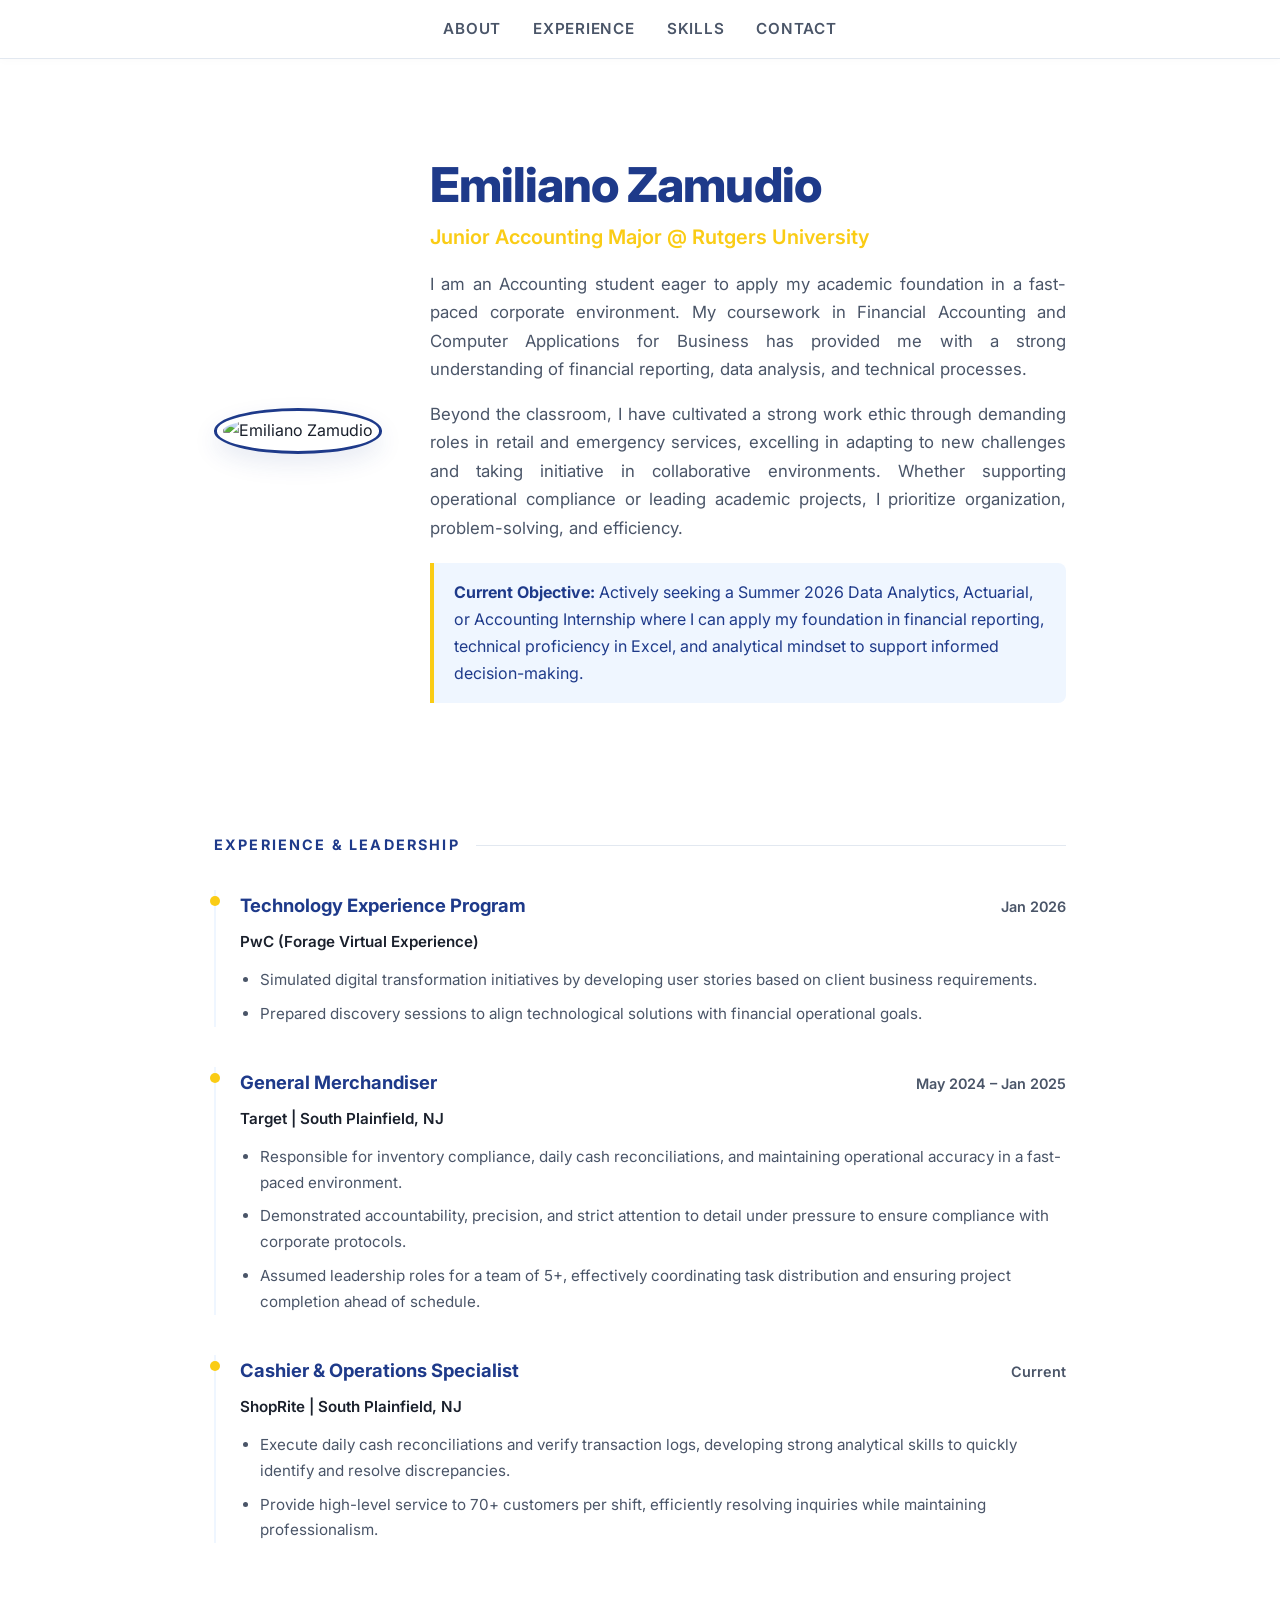
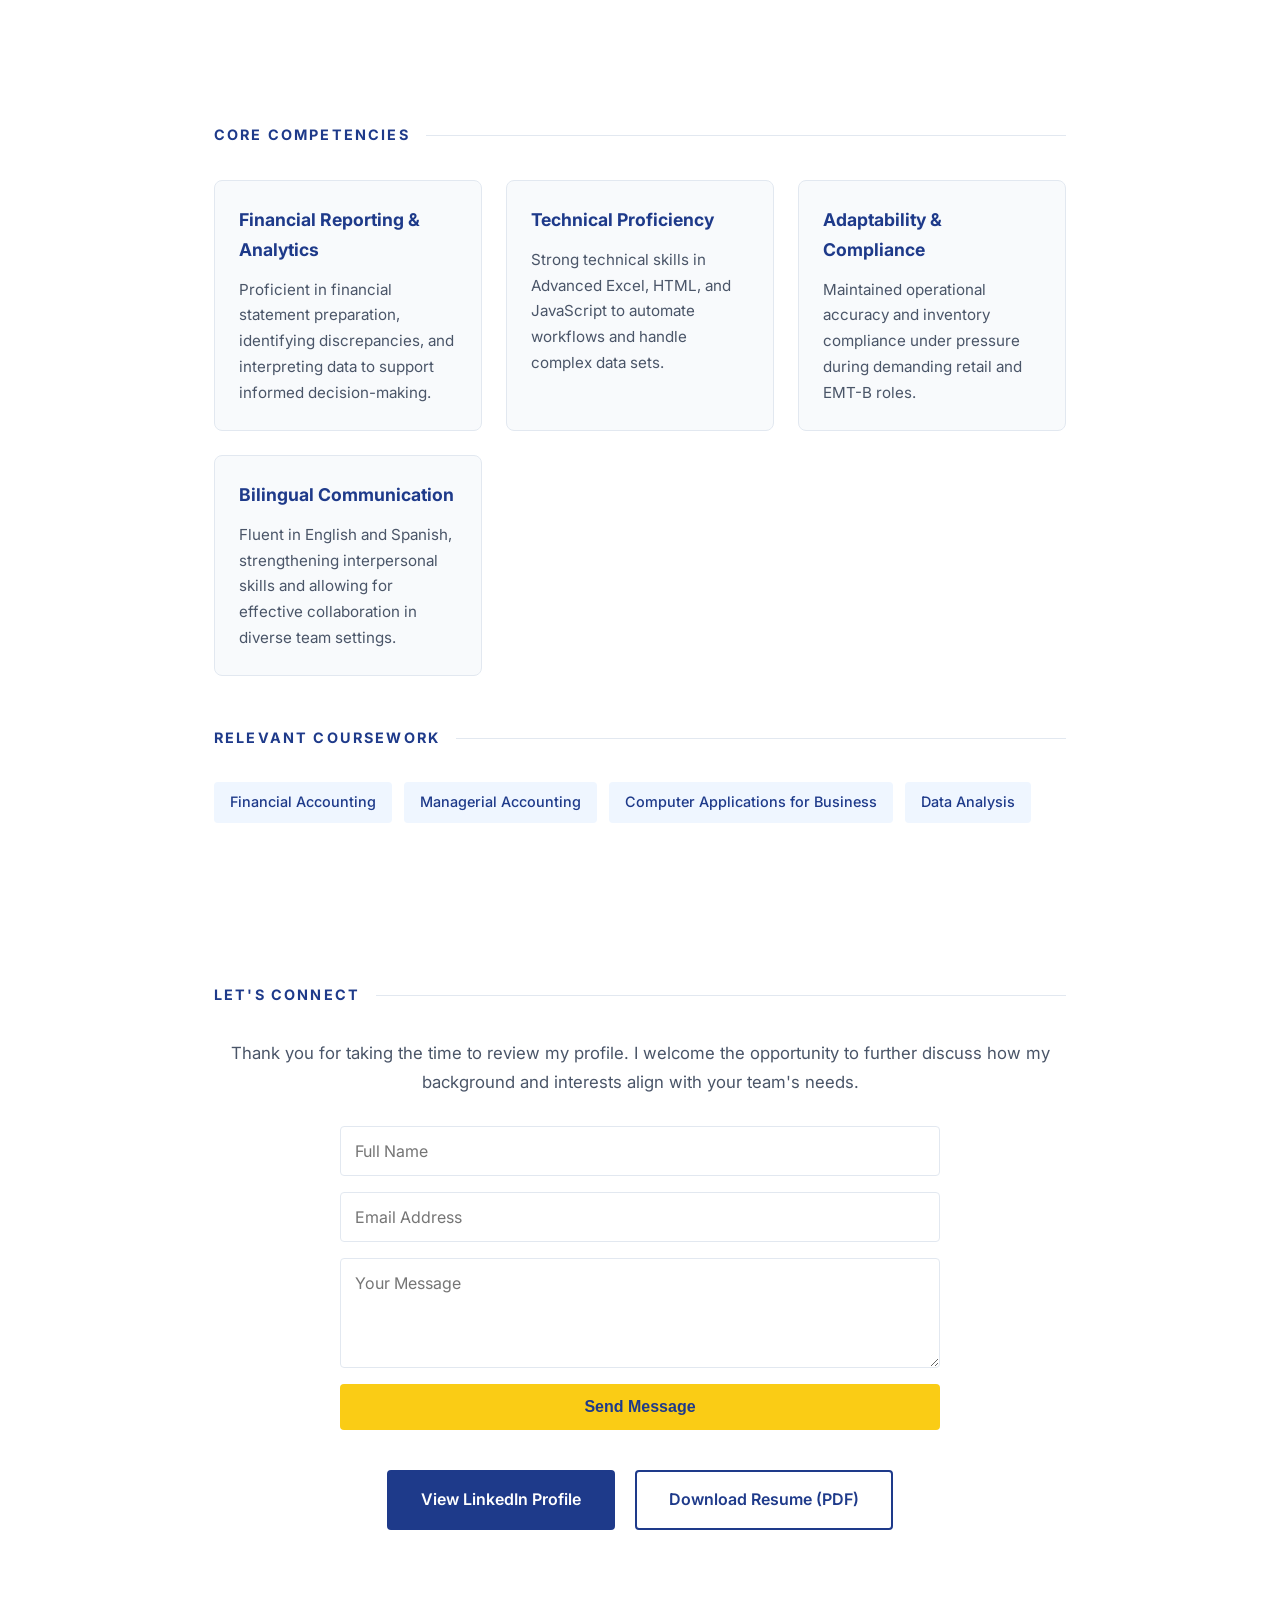
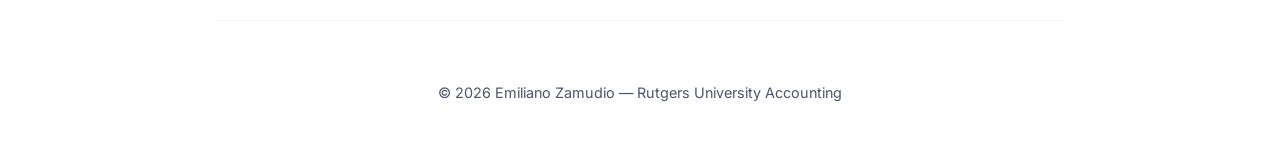
==== index.html @ 7e92d6dd "Add files via upload" ====
<!DOCTYPE html>
<html lang="en">
<head>
    <meta charset="UTF-8">
    <meta name="viewport" content="width=device-width, initial-scale=1.0">
    <title>Emiliano Zamudio | Professional Profile</title>
    <link href="https://fonts.googleapis.com/css2?family=Inter:wght@300;400;600;800&display=swap" rel="stylesheet">
    <style>
        :root {
            --bg-color: #ffffff;
            --text-main: #1a202c;
            --text-muted: #4a5568;
            --primary-blue: #1e3a8a; /* Deep professional blue */
            --accent-yellow: #facc15; /* Clean yellow */
            --soft-blue: #eff6ff;
            --transition: all 0.4s cubic-bezier(0.4, 0, 0.2, 1);
        }

        * {
            box-sizing: border-box;
            margin: 0;
            padding: 0;
        }

        html {
            scroll-behavior: smooth;
        }

        body {
            font-family: 'Inter', sans-serif;
            background-color: var(--bg-color);
            color: var(--text-main);
            line-height: 1.7;
            overflow-x: hidden;
        }

        /* Sticky Navigation Bar */
        .navbar {
            position: sticky;
            top: 0;
            background-color: rgba(255, 255, 255, 0.95);
            backdrop-filter: blur(10px);
            border-bottom: 1px solid #e2e8f0;
            display: flex;
            justify-content: center;
            gap: 32px;
            padding: 16px 24px;
            z-index: 1000;
            box-shadow: 0 2px 10px rgba(0,0,0,0.02);
        }

        .navbar a {
            text-decoration: none;
            color: var(--text-muted);
            font-weight: 600;
            font-size: 0.95rem;
            text-transform: uppercase;
            letter-spacing: 0.05em;
            transition: var(--transition);
        }

        .navbar a:hover {
            color: var(--primary-blue);
        }

        .container {
            max-width: 900px;
            margin: 0 auto;
            padding: 0 24px;
        }

        /* Scroll Animation Classes */
        .fade-in-section {
            opacity: 0;
            transform: translateY(30px);
            transition: opacity 0.8s cubic-bezier(0.25, 0.46, 0.45, 0.94), transform 0.8s cubic-bezier(0.25, 0.46, 0.45, 0.94);
            will-change: opacity, visibility;
        }

        .fade-in-section.is-visible {
            opacity: 1;
            transform: none;
        }

        /* Header Section (Side-by-Side Layout) */
        header {
            padding: 100px 0 60px;
        }

        .header-content {
            display: flex;
            align-items: center;
            gap: 48px;
        }

        .profile-img-container {
            flex-shrink: 0;
        }

        .profile-img {
            width: 220px;
            height: 220px;
            border-radius: 50%;
            object-fit: cover;
            border: 3px solid var(--primary-blue);
            padding: 6px;
            box-shadow: 0 10px 25px rgba(30, 58, 138, 0.1);
            transition: var(--transition);
        }

        .profile-img:hover {
            border-color: var(--accent-yellow);
            transform: translateY(-5px);
            box-shadow: 0 15px 30px rgba(250, 204, 21, 0.2);
        }

        .header-text {
            flex-grow: 1;
        }

        h1 {
            font-size: 3rem;
            font-weight: 800;
            color: var(--primary-blue);
            letter-spacing: -0.02em;
            margin-bottom: 8px;
            line-height: 1.1;
        }

        .tagline {
            font-size: 1.25rem;
            color: var(--accent-yellow);
            font-weight: 600;
            margin-bottom: 16px;
        }

        .about-text {
            font-size: 1.05rem;
            color: var(--text-muted);
            margin-bottom: 16px;
            text-align: justify;
        }

        .objective-box {
            background-color: var(--soft-blue);
            border-left: 4px solid var(--accent-yellow);
            padding: 16px 20px;
            border-radius: 0 8px 8px 0;
            color: var(--primary-blue);
            font-size: 1rem;
            margin-top: 20px;
            transition: var(--transition);
        }

        .objective-box:hover {
            transform: translateX(5px);
        }

        /* Content Sections */
        section {
            padding: 70px 0;
            scroll-margin-top: 60px;
        }

        h2 {
            font-size: 0.9rem;
            text-transform: uppercase;
            letter-spacing: 0.15em;
            color: var(--primary-blue);
            margin-bottom: 32px;
            display: flex;
            align-items: center;
        }

        h2::after {
            content: "";
            height: 1px;
            flex-grow: 1;
            background: #e2e8f0;
            margin-left: 16px;
        }

        /* Experience Timeline Style */
        .experience-item {
            margin-bottom: 40px;
            padding-left: 24px;
            border-left: 2px solid var(--soft-blue);
            position: relative;
            transition: var(--transition);
        }

        .experience-item:hover {
            border-left-color: var(--accent-yellow);
        }

        .experience-item::before {
            content: "";
            position: absolute;
            left: -6px;
            top: 6px;
            width: 10px;
            height: 10px;
            border-radius: 50%;
            background-color: var(--accent-yellow);
            transition: var(--transition);
        }

        .experience-item:hover::before {
            transform: scale(1.3);
            background-color: var(--primary-blue);
        }

        .job-header {
            display: flex;
            justify-content: space-between;
            align-items: baseline;
            margin-bottom: 8px;
        }

        .job-title {
            font-weight: 700;
            color: var(--primary-blue);
            font-size: 1.15rem;
        }

        .job-date {
            font-size: 0.9rem;
            color: var(--text-muted);
            font-weight: 600;
        }

        .job-company {
            font-weight: 600;
            color: var(--text-main);
            margin-bottom: 12px;
            font-size: 0.95rem;
        }

        .experience-item ul {
            padding-left: 20px;
            color: var(--text-muted);
            font-size: 0.95rem;
        }

        .experience-item li {
            margin-bottom: 8px;
        }

        /* Strength Cards */
        .grid {
            display: grid;
            grid-template-columns: repeat(auto-fit, minmax(220px, 1fr));
            gap: 24px;
        }

        .card {
            background: #f8fafc;
            padding: 24px;
            border-radius: 8px;
            border: 1px solid #e2e8f0;
            transition: var(--transition);
        }

        .card:hover {
            border-color: var(--primary-blue);
            transform: translateY(-5px);
            box-shadow: 0 12px 20px -5px rgba(30, 58, 138, 0.08);
            background: #ffffff;
        }

        .card h3 {
            font-size: 1.1rem;
            margin-bottom: 12px;
            color: var(--primary-blue);
        }

        .card p {
            color: var(--text-muted);
            font-size: 0.95rem;
        }

        /* Coursework Tags */
        .tags {
            display: flex;
            flex-wrap: wrap;
            gap: 12px;
            margin-bottom: 20px;
        }

        .tag {
            background: var(--soft-blue);
            color: var(--primary-blue);
            padding: 8px 16px;
            border-radius: 4px;
            font-size: 0.9rem;
            font-weight: 500;
            transition: var(--transition);
        }

        .tag:hover {
            background: var(--primary-blue);
            color: white;
            transform: translateY(-2px);
        }

        /* Bottom Action Buttons */
        .bottom-actions {
            display: flex;
            justify-content: center;
            gap: 20px;
            margin-top: 40px;
            margin-bottom: 20px;
            flex-wrap: wrap;
        }

        .btn {
            display: inline-block;
            padding: 14px 32px;
            border-radius: 4px;
            text-decoration: none;
            font-weight: 600;
            font-size: 1rem;
            transition: var(--transition);
            text-align: center;
        }

        .btn-primary {
            background-color: var(--primary-blue);
            color: white;
            border: 2px solid var(--primary-blue);
        }

        .btn-primary:hover {
            background-color: transparent;
            color: var(--primary-blue);
            box-shadow: 0 4px 12px rgba(30, 58, 138, 0.1);
        }

        .btn-outline {
            background-color: transparent;
            color: var(--primary-blue);
            border: 2px solid var(--primary-blue);
        }

        .btn-outline:hover {
            background-color: var(--primary-blue);
            color: white;
            box-shadow: 0 4px 12px rgba(30, 58, 138, 0.2);
        }

        /* Simple Contact Form */
        .contact-form {
            display: grid;
            gap: 16px;
            max-width: 600px;
            margin: 0 auto;
        }

        .contact-form input, .contact-form textarea {
            width: 100%;
            padding: 14px;
            border: 1px solid #e2e8f0;
            border-radius: 4px;
            font-family: inherit;
            font-size: 1rem;
            transition: var(--transition);
        }

        .contact-form input:focus, .contact-form textarea:focus {
            outline: none;
            border-color: var(--primary-blue);
            box-shadow: 0 0 0 3px rgba(30, 58, 138, 0.05);
        }

        .submit-btn {
            background-color: var(--accent-yellow);
            color: var(--primary-blue);
            border: none;
            padding: 14px;
            border-radius: 4px;
            font-weight: 700;
            cursor: pointer;
            transition: var(--transition);
            font-size: 1rem;
        }

        .submit-btn:hover {
            transform: translateY(-2px);
            background-color: #f59e0b;
        }

        footer {
            padding: 60px 0 40px;
            text-align: center;
            border-top: 1px solid #f1f5f9;
            color: var(--text-muted);
            font-size: 0.9rem;
        }

        /* Mobile Adjustments */
        @media (max-width: 768px) {
            .header-content {
                flex-direction: column;
                text-align: center;
                gap: 24px;
            }
            .profile-img { width: 180px; height: 180px; }
            h1 { font-size: 2.4rem; }
            .objective-box { border-left: none; border-top: 4px solid var(--accent-yellow); border-radius: 0 0 8px 8px; }
            .navbar { gap: 16px; padding: 12px; }
            .navbar a { font-size: 0.85rem; }
            .job-header { flex-direction: column; align-items: flex-start; }
            .job-date { margin-top: 4px; }
            .bottom-actions { flex-direction: column; }
            .btn { width: 100%; }
        }
    </style>
</head>
<body>

<nav class="navbar">
    <a href="#about">About</a>
    <a href="#experience">Experience</a>
    <a href="#skills">Skills</a>
    <a href="#contact">Contact</a>
</nav>

<header id="about">
    <div class="container">
        <div class="header-content fade-in-section">
            <div class="profile-img-container">
                <img src="ProfilePic.jpeg" alt="Emiliano Zamudio" class="profile-img">
            </div>
            <div class="header-text">
                <h1>Emiliano Zamudio</h1>
                <p class="tagline">Junior Accounting Major @ Rutgers University</p>
                <p class="about-text">
                    I am an Accounting student eager to apply my academic foundation in a fast-paced corporate environment. My coursework in Financial Accounting and Computer Applications for Business has provided me with a strong understanding of financial reporting, data analysis, and technical processes.
                </p>
                <p class="about-text">
                    Beyond the classroom, I have cultivated a strong work ethic through demanding roles in retail and emergency services, excelling in adapting to new challenges and taking initiative in collaborative environments. Whether supporting operational compliance or leading academic projects, I prioritize organization, problem-solving, and efficiency.
                </p>
                
                <div class="objective-box">
                    <strong>Current Objective:</strong> Actively seeking a Summer 2026 Data Analytics, Actuarial, or Accounting Internship where I can apply my foundation in financial reporting, technical proficiency in Excel, and analytical mindset to support informed decision-making.
                </div>
            </div>
        </div>
    </div>
</header>

<div class="container">
    <section id="experience" class="fade-in-section">
        <h2>Experience & Leadership</h2>
        
        <div class="experience-item">
            <div class="job-header">
                <span class="job-title">Technology Experience Program</span>
                <span class="job-date">Jan 2026</span>
            </div>
            <div class="job-company">PwC (Forage Virtual Experience)</div>
            <ul>
                <li>Simulated digital transformation initiatives by developing user stories based on client business requirements.</li>
                <li>Prepared discovery sessions to align technological solutions with financial operational goals.</li>
            </ul>
        </div>

        <div class="experience-item">
            <div class="job-header">
                <span class="job-title">General Merchandiser</span>
                <span class="job-date">May 2024 – Jan 2025</span>
            </div>
            <div class="job-company">Target | South Plainfield, NJ</div>
            <ul>
                <li>Responsible for inventory compliance, daily cash reconciliations, and maintaining operational accuracy in a fast-paced environment.</li>
                <li>Demonstrated accountability, precision, and strict attention to detail under pressure to ensure compliance with corporate protocols.</li>
                <li>Assumed leadership roles for a team of 5+, effectively coordinating task distribution and ensuring project completion ahead of schedule.</li>
            </ul>
        </div>

        <div class="experience-item">
            <div class="job-header">
                <span class="job-title">Cashier & Operations Specialist</span>
                <span class="job-date">Current</span>
            </div>
            <div class="job-company">ShopRite | South Plainfield, NJ</div>
            <ul>
                <li>Execute daily cash reconciliations and verify transaction logs, developing strong analytical skills to quickly identify and resolve discrepancies.</li>
                <li>Provide high-level service to 70+ customers per shift, efficiently resolving inquiries while maintaining professionalism.</li>
            </ul>
        </div>
    </section>

    <section id="skills" class="fade-in-section">
        <h2>Core Competencies</h2>
        <div class="grid">
            <div class="card">
                <h3>Financial Reporting & Analytics</h3>
                <p>Proficient in financial statement preparation, identifying discrepancies, and interpreting data to support informed decision-making.</p>
            </div>
            <div class="card">
                <h3>Technical Proficiency</h3>
                <p>Strong technical skills in Advanced Excel, HTML, and JavaScript to automate workflows and handle complex data sets.</p>
            </div>
            <div class="card">
                <h3>Adaptability & Compliance</h3>
                <p>Maintained operational accuracy and inventory compliance under pressure during demanding retail and EMT-B roles.</p>
            </div>
            <div class="card">
                <h3>Bilingual Communication</h3>
                <p>Fluent in English and Spanish, strengthening interpersonal skills and allowing for effective collaboration in diverse team settings.</p>
            </div>
        </div>

        <h2 style="margin-top: 50px;">Relevant Coursework</h2>
        <div class="tags">
            <span class="tag">Financial Accounting</span>
            <span class="tag">Managerial Accounting</span>
            <span class="tag">Computer Applications for Business</span>
            <span class="tag">Data Analysis</span>
        </div>
    </section>

    <section id="contact" class="fade-in-section">
        <h2>Let's Connect</h2>
        <p class="about-text" style="text-align: center; margin-bottom: 30px;">
            Thank you for taking the time to review my profile. I welcome the opportunity to further discuss how my background and interests align with your team's needs.
        </p>
        
        <form action="https://formspree.io/f/YOUR_FORM_ID" method="POST" class="contact-form">
            <input type="text" name="name" placeholder="Full Name" required>
            <input type="email" name="email" placeholder="Email Address" required>
            <textarea name="message" rows="4" placeholder="Your Message" required></textarea>
            <button type="submit" class="submit-btn">Send Message</button>
        </form>

        <div class="bottom-actions">
            <a href="https://www.linkedin.com/in/emilianozamudio8752862b4" target="_blank" class="btn btn-primary">
                View LinkedIn Profile
            </a>
            <a href="Emiliano_Resume.pdf" download class="btn btn-outline">
                Download Resume (PDF)
            </a>
        </div>
    </section>

    <footer>
        <p>&copy; 2026 Emiliano Zamudio — Rutgers University Accounting</p>
    </footer>
</div>

<script>
    document.addEventListener("DOMContentLoaded", function() {
        const observerOptions = {
            root: null,
            rootMargin: '0px',
            threshold: 0.15
        };

        const observer = new IntersectionObserver((entries, observer) => {
            entries.forEach(entry => {
                if (entry.isIntersecting) {
                    entry.target.classList.add('is-visible');
                    observer.unobserve(entry.target); // Stop observing once visible
                }
            });
        }, observerOptions);

        document.querySelectorAll('.fade-in-section').forEach((section) => {
            observer.observe(section);
        });
    });
</script>

</body>
</html>
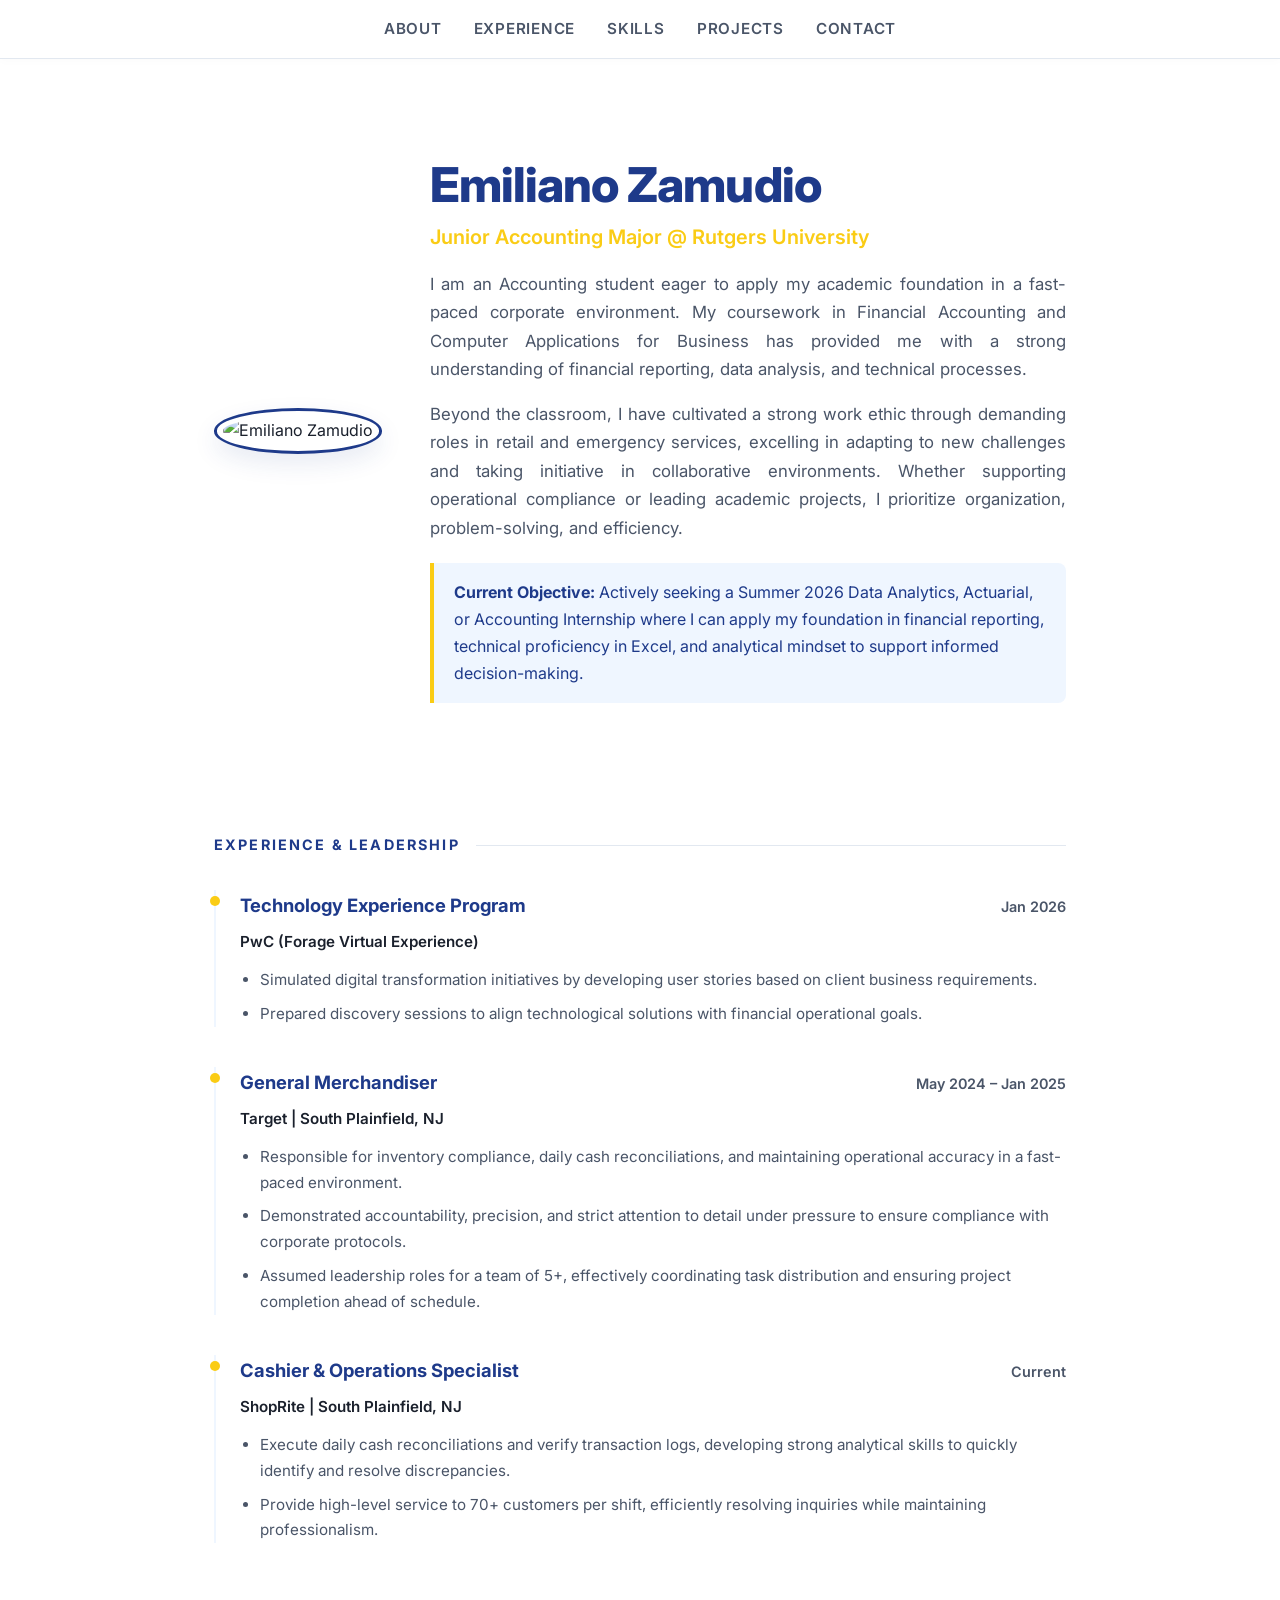
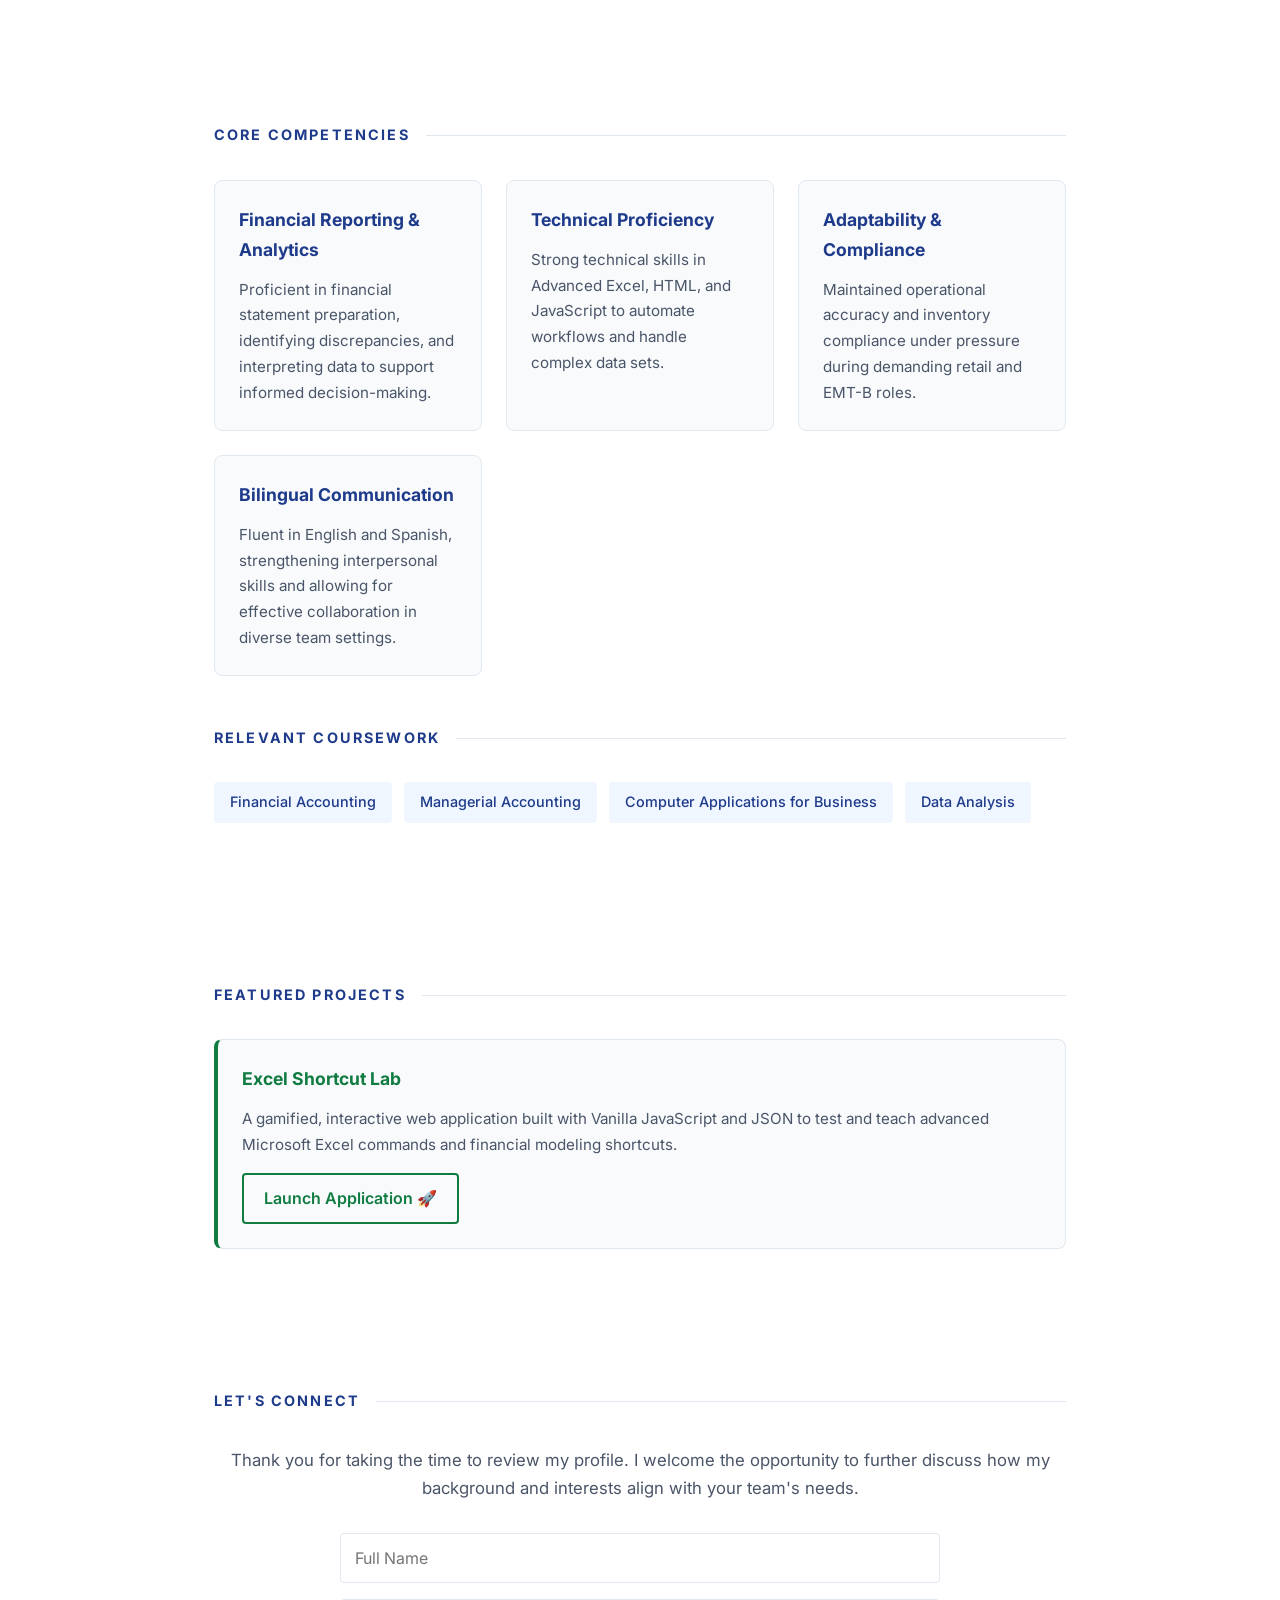
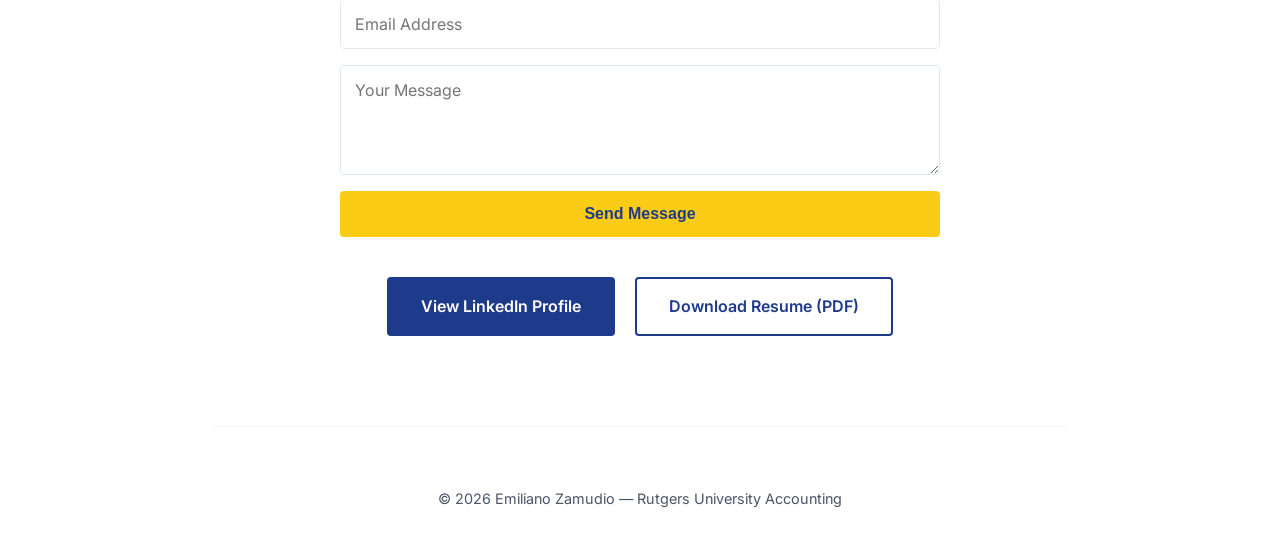
==== commit 661e05ab: "Add files via upload" ====
--- a/index.html
+++ b/index.html
@@ -422,6 +422,7 @@
     <a href="#about">About</a>
     <a href="#experience">Experience</a>
     <a href="#skills">Skills</a>
+    <a href="#projects">Projects</a>
     <a href="#contact">Contact</a>
 </nav>
 
@@ -521,6 +522,17 @@
         </div>
     </section>
 
+    <section id="projects" class="fade-in-section">
+        <h2>Featured Projects</h2>
+        <div class="grid">
+            <div class="card" style="border-left: 4px solid #107C41;">
+                <h3 style="color: #107C41;">Excel Shortcut Lab</h3>
+                <p>A gamified, interactive web application built with Vanilla JavaScript and JSON to test and teach advanced Microsoft Excel commands and financial modeling shortcuts.</p>
+                <a href="excel-lab.html" class="btn btn-outline" style="margin-top: 15px; display: inline-block; padding: 10px 20px; border-color: #107C41; color: #107C41;">Launch Application 🚀</a>
+            </div>
+        </div>
+    </section>
+
     <section id="contact" class="fade-in-section">
         <h2>Let's Connect</h2>
         <p class="about-text" style="text-align: center; margin-bottom: 30px;">
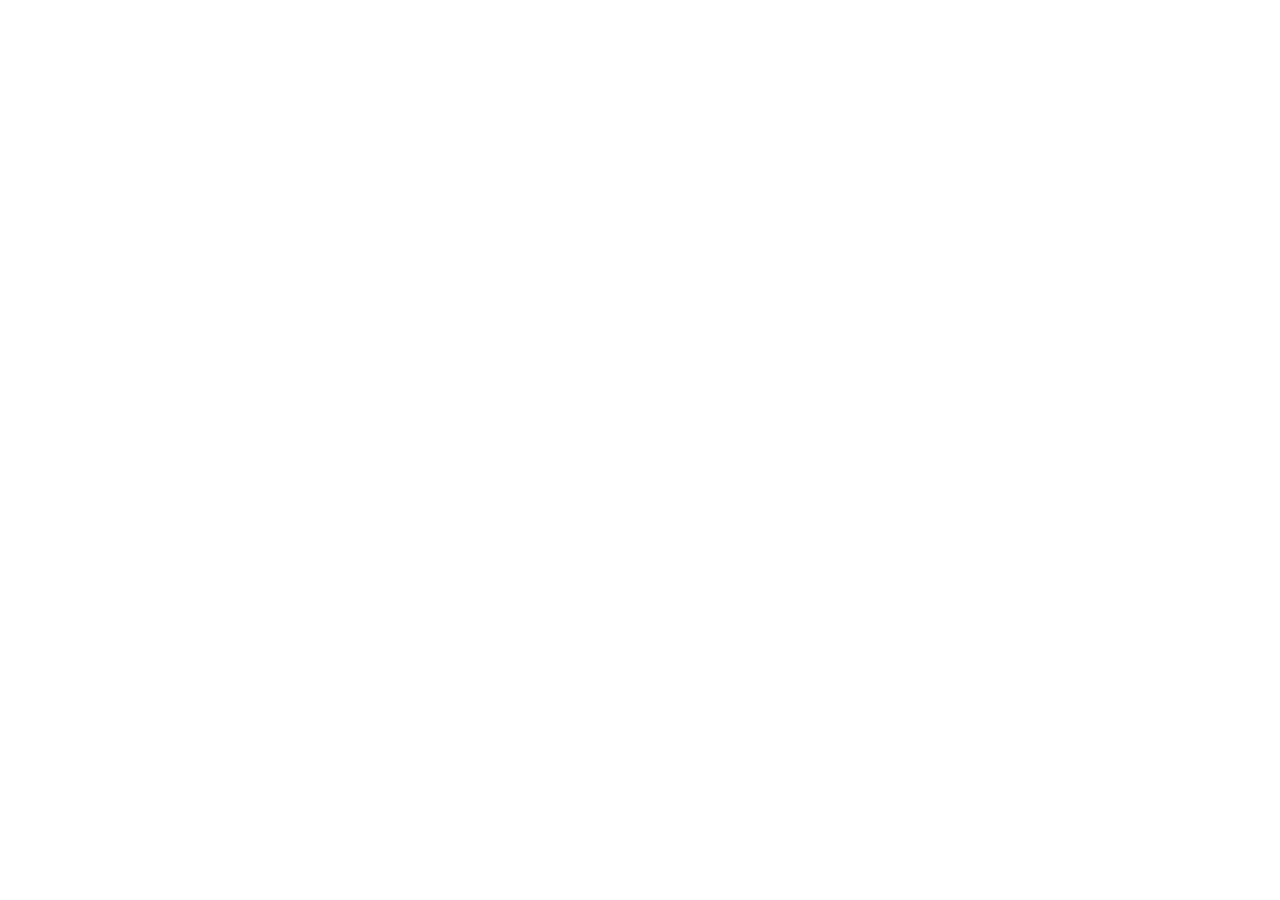
==== commit a598cb4d: "Add files via upload" ====
--- a/index.html
+++ b/index.html
@@ -291,298 +291,4 @@
             background: var(--soft-blue);
             color: var(--primary-blue);
             padding: 8px 16px;
-            border-radius: 4px;
-            font-size: 0.9rem;
-            font-weight: 500;
-            transition: var(--transition);
-        }
-
-        .tag:hover {
-            background: var(--primary-blue);
-            color: white;
-            transform: translateY(-2px);
-        }
-
-        /* Bottom Action Buttons */
-        .bottom-actions {
-            display: flex;
-            justify-content: center;
-            gap: 20px;
-            margin-top: 40px;
-            margin-bottom: 20px;
-            flex-wrap: wrap;
-        }
-
-        .btn {
-            display: inline-block;
-            padding: 14px 32px;
-            border-radius: 4px;
-            text-decoration: none;
-            font-weight: 600;
-            font-size: 1rem;
-            transition: var(--transition);
-            text-align: center;
-        }
-
-        .btn-primary {
-            background-color: var(--primary-blue);
-            color: white;
-            border: 2px solid var(--primary-blue);
-        }
-
-        .btn-primary:hover {
-            background-color: transparent;
-            color: var(--primary-blue);
-            box-shadow: 0 4px 12px rgba(30, 58, 138, 0.1);
-        }
-
-        .btn-outline {
-            background-color: transparent;
-            color: var(--primary-blue);
-            border: 2px solid var(--primary-blue);
-        }
-
-        .btn-outline:hover {
-            background-color: var(--primary-blue);
-            color: white;
-            box-shadow: 0 4px 12px rgba(30, 58, 138, 0.2);
-        }
-
-        /* Simple Contact Form */
-        .contact-form {
-            display: grid;
-            gap: 16px;
-            max-width: 600px;
-            margin: 0 auto;
-        }
-
-        .contact-form input, .contact-form textarea {
-            width: 100%;
-            padding: 14px;
-            border: 1px solid #e2e8f0;
-            border-radius: 4px;
-            font-family: inherit;
-            font-size: 1rem;
-            transition: var(--transition);
-        }
-
-        .contact-form input:focus, .contact-form textarea:focus {
-            outline: none;
-            border-color: var(--primary-blue);
-            box-shadow: 0 0 0 3px rgba(30, 58, 138, 0.05);
-        }
-
-        .submit-btn {
-            background-color: var(--accent-yellow);
-            color: var(--primary-blue);
-            border: none;
-            padding: 14px;
-            border-radius: 4px;
-            font-weight: 700;
-            cursor: pointer;
-            transition: var(--transition);
-            font-size: 1rem;
-        }
-
-        .submit-btn:hover {
-            transform: translateY(-2px);
-            background-color: #f59e0b;
-        }
-
-        footer {
-            padding: 60px 0 40px;
-            text-align: center;
-            border-top: 1px solid #f1f5f9;
-            color: var(--text-muted);
-            font-size: 0.9rem;
-        }
-
-        /* Mobile Adjustments */
-        @media (max-width: 768px) {
-            .header-content {
-                flex-direction: column;
-                text-align: center;
-                gap: 24px;
-            }
-            .profile-img { width: 180px; height: 180px; }
-            h1 { font-size: 2.4rem; }
-            .objective-box { border-left: none; border-top: 4px solid var(--accent-yellow); border-radius: 0 0 8px 8px; }
-            .navbar { gap: 16px; padding: 12px; }
-            .navbar a { font-size: 0.85rem; }
-            .job-header { flex-direction: column; align-items: flex-start; }
-            .job-date { margin-top: 4px; }
-            .bottom-actions { flex-direction: column; }
-            .btn { width: 100%; }
-        }
-    </style>
-</head>
-<body>
-
-<nav class="navbar">
-    <a href="#about">About</a>
-    <a href="#experience">Experience</a>
-    <a href="#skills">Skills</a>
-    <a href="#projects">Projects</a>
-    <a href="#contact">Contact</a>
-</nav>
-
-<header id="about">
-    <div class="container">
-        <div class="header-content fade-in-section">
-            <div class="profile-img-container">
-                <img src="ProfilePic.jpeg" alt="Emiliano Zamudio" class="profile-img">
-            </div>
-            <div class="header-text">
-                <h1>Emiliano Zamudio</h1>
-                <p class="tagline">Junior Accounting Major @ Rutgers University</p>
-                <p class="about-text">
-                    I am an Accounting student eager to apply my academic foundation in a fast-paced corporate environment. My coursework in Financial Accounting and Computer Applications for Business has provided me with a strong understanding of financial reporting, data analysis, and technical processes.
-                </p>
-                <p class="about-text">
-                    Beyond the classroom, I have cultivated a strong work ethic through demanding roles in retail and emergency services, excelling in adapting to new challenges and taking initiative in collaborative environments. Whether supporting operational compliance or leading academic projects, I prioritize organization, problem-solving, and efficiency.
-                </p>
-                
-                <div class="objective-box">
-                    <strong>Current Objective:</strong> Actively seeking a Summer 2026 Data Analytics, Actuarial, or Accounting Internship where I can apply my foundation in financial reporting, technical proficiency in Excel, and analytical mindset to support informed decision-making.
-                </div>
-            </div>
-        </div>
-    </div>
-</header>
-
-<div class="container">
-    <section id="experience" class="fade-in-section">
-        <h2>Experience & Leadership</h2>
-        
-        <div class="experience-item">
-            <div class="job-header">
-                <span class="job-title">Technology Experience Program</span>
-                <span class="job-date">Jan 2026</span>
-            </div>
-            <div class="job-company">PwC (Forage Virtual Experience)</div>
-            <ul>
-                <li>Simulated digital transformation initiatives by developing user stories based on client business requirements.</li>
-                <li>Prepared discovery sessions to align technological solutions with financial operational goals.</li>
-            </ul>
-        </div>
-
-        <div class="experience-item">
-            <div class="job-header">
-                <span class="job-title">General Merchandiser</span>
-                <span class="job-date">May 2024 – Jan 2025</span>
-            </div>
-            <div class="job-company">Target | South Plainfield, NJ</div>
-            <ul>
-                <li>Responsible for inventory compliance, daily cash reconciliations, and maintaining operational accuracy in a fast-paced environment.</li>
-                <li>Demonstrated accountability, precision, and strict attention to detail under pressure to ensure compliance with corporate protocols.</li>
-                <li>Assumed leadership roles for a team of 5+, effectively coordinating task distribution and ensuring project completion ahead of schedule.</li>
-            </ul>
-        </div>
-
-        <div class="experience-item">
-            <div class="job-header">
-                <span class="job-title">Cashier & Operations Specialist</span>
-                <span class="job-date">Current</span>
-            </div>
-            <div class="job-company">ShopRite | South Plainfield, NJ</div>
-            <ul>
-                <li>Execute daily cash reconciliations and verify transaction logs, developing strong analytical skills to quickly identify and resolve discrepancies.</li>
-                <li>Provide high-level service to 70+ customers per shift, efficiently resolving inquiries while maintaining professionalism.</li>
-            </ul>
-        </div>
-    </section>
-
-    <section id="skills" class="fade-in-section">
-        <h2>Core Competencies</h2>
-        <div class="grid">
-            <div class="card">
-                <h3>Financial Reporting & Analytics</h3>
-                <p>Proficient in financial statement preparation, identifying discrepancies, and interpreting data to support informed decision-making.</p>
-            </div>
-            <div class="card">
-                <h3>Technical Proficiency</h3>
-                <p>Strong technical skills in Advanced Excel, HTML, and JavaScript to automate workflows and handle complex data sets.</p>
-            </div>
-            <div class="card">
-                <h3>Adaptability & Compliance</h3>
-                <p>Maintained operational accuracy and inventory compliance under pressure during demanding retail and EMT-B roles.</p>
-            </div>
-            <div class="card">
-                <h3>Bilingual Communication</h3>
-                <p>Fluent in English and Spanish, strengthening interpersonal skills and allowing for effective collaboration in diverse team settings.</p>
-            </div>
-        </div>
-
-        <h2 style="margin-top: 50px;">Relevant Coursework</h2>
-        <div class="tags">
-            <span class="tag">Financial Accounting</span>
-            <span class="tag">Managerial Accounting</span>
-            <span class="tag">Computer Applications for Business</span>
-            <span class="tag">Data Analysis</span>
-        </div>
-    </section>
-
-    <section id="projects" class="fade-in-section">
-        <h2>Featured Projects</h2>
-        <div class="grid">
-            <div class="card" style="border-left: 4px solid #107C41;">
-                <h3 style="color: #107C41;">Excel Shortcut Lab</h3>
-                <p>A gamified, interactive web application built with Vanilla JavaScript and JSON to test and teach advanced Microsoft Excel commands and financial modeling shortcuts.</p>
-                <a href="excel-lab.html" class="btn btn-outline" style="margin-top: 15px; display: inline-block; padding: 10px 20px; border-color: #107C41; color: #107C41;">Launch Application 🚀</a>
-            </div>
-        </div>
-    </section>
-
-    <section id="contact" class="fade-in-section">
-        <h2>Let's Connect</h2>
-        <p class="about-text" style="text-align: center; margin-bottom: 30px;">
-            Thank you for taking the time to review my profile. I welcome the opportunity to further discuss how my background and interests align with your team's needs.
-        </p>
-        
-        <form action="https://formspree.io/f/YOUR_FORM_ID" method="POST" class="contact-form">
-            <input type="text" name="name" placeholder="Full Name" required>
-            <input type="email" name="email" placeholder="Email Address" required>
-            <textarea name="message" rows="4" placeholder="Your Message" required></textarea>
-            <button type="submit" class="submit-btn">Send Message</button>
-        </form>
-
-        <div class="bottom-actions">
-            <a href="https://www.linkedin.com/in/emilianozamudio8752862b4" target="_blank" class="btn btn-primary">
-                View LinkedIn Profile
-            </a>
-            <a href="Emiliano_Resume.pdf" download class="btn btn-outline">
-                Download Resume (PDF)
-            </a>
-        </div>
-    </section>
-
-    <footer>
-        <p>&copy; 2026 Emiliano Zamudio — Rutgers University Accounting</p>
-    </footer>
-</div>
-
-<script>
-    document.addEventListener("DOMContentLoaded", function() {
-        const observerOptions = {
-            root: null,
-            rootMargin: '0px',
-            threshold: 0.15
-        };
-
-        const observer = new IntersectionObserver((entries, observer) => {
-            entries.forEach(entry => {
-                if (entry.isIntersecting) {
-                    entry.target.classList.add('is-visible');
-                    observer.unobserve(entry.target); // Stop observing once visible
-                }
-            });
-        }, observerOptions);
-
-        document.querySelectorAll('.fade-in-section').forEach((section) => {
-            observer.observe(section);
-        });
-    });
-</script>
-
-</body>
-</html>+            border-radius: 4px;
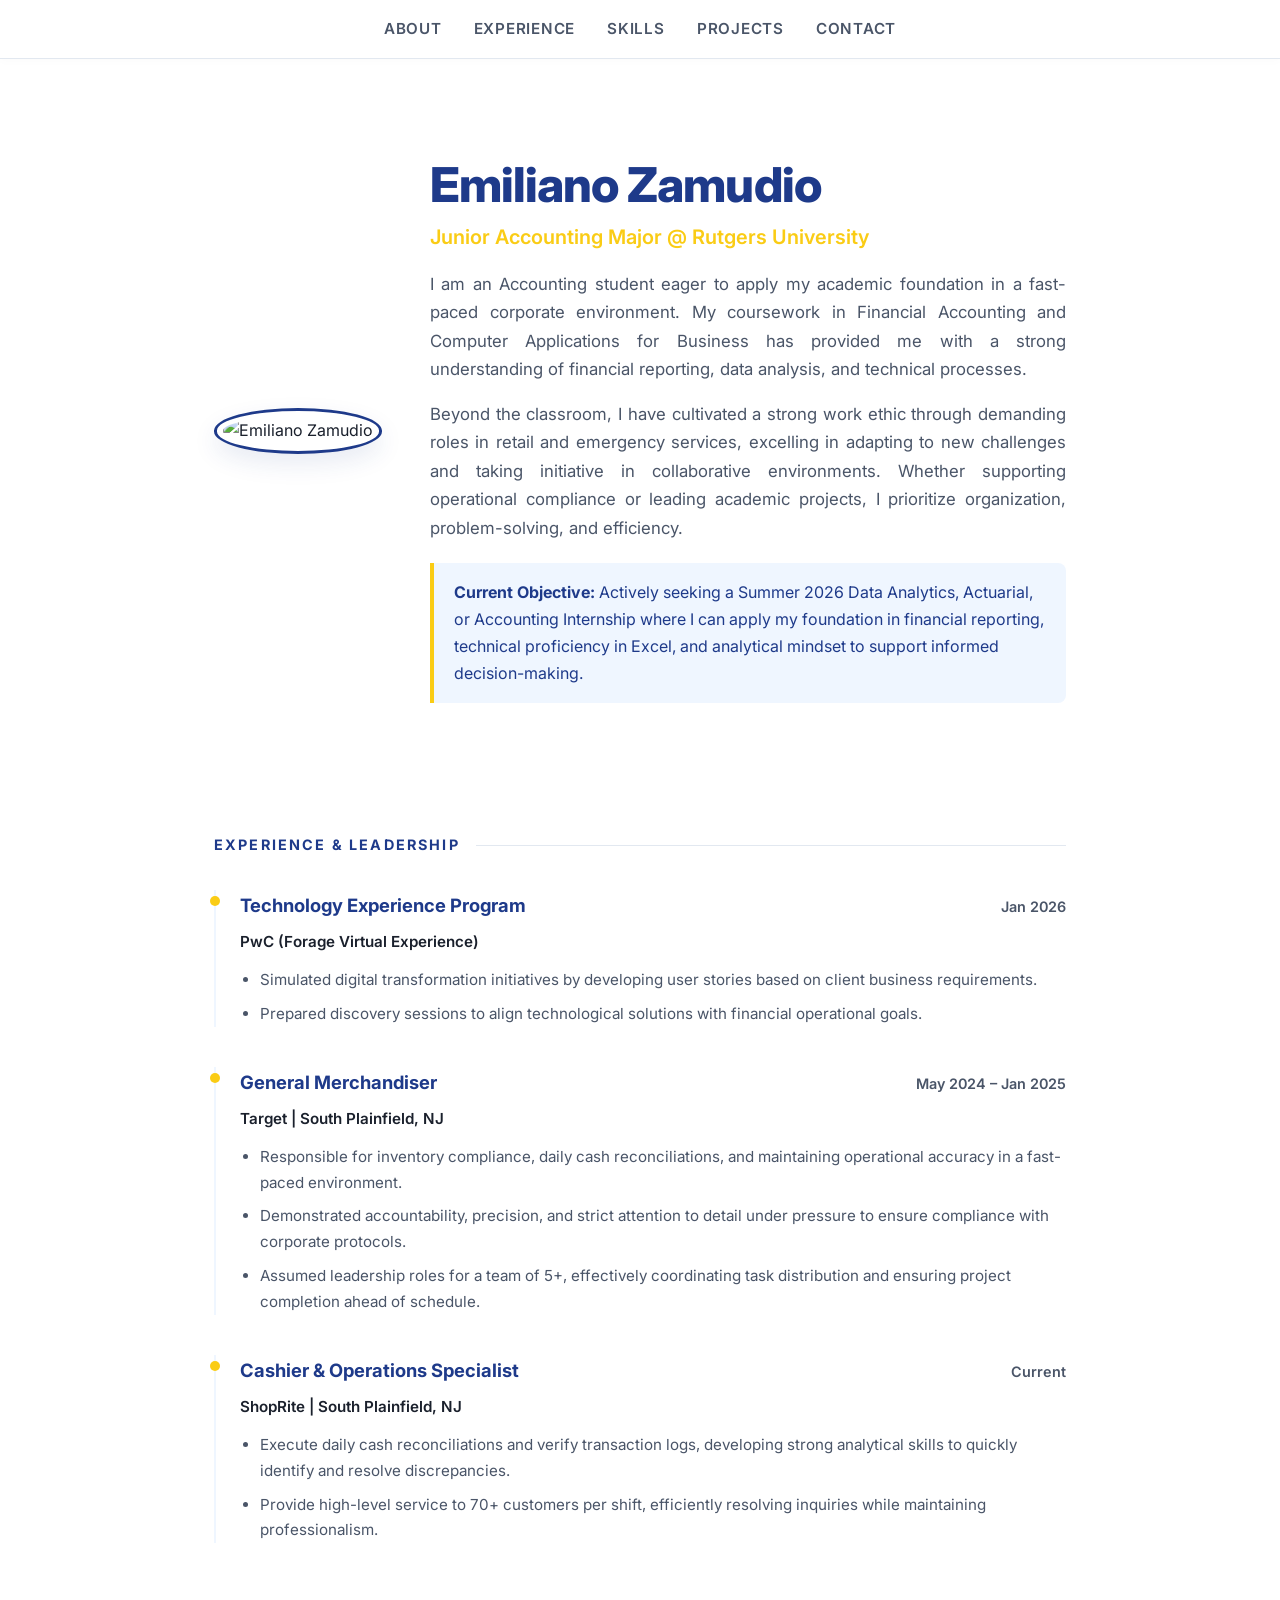
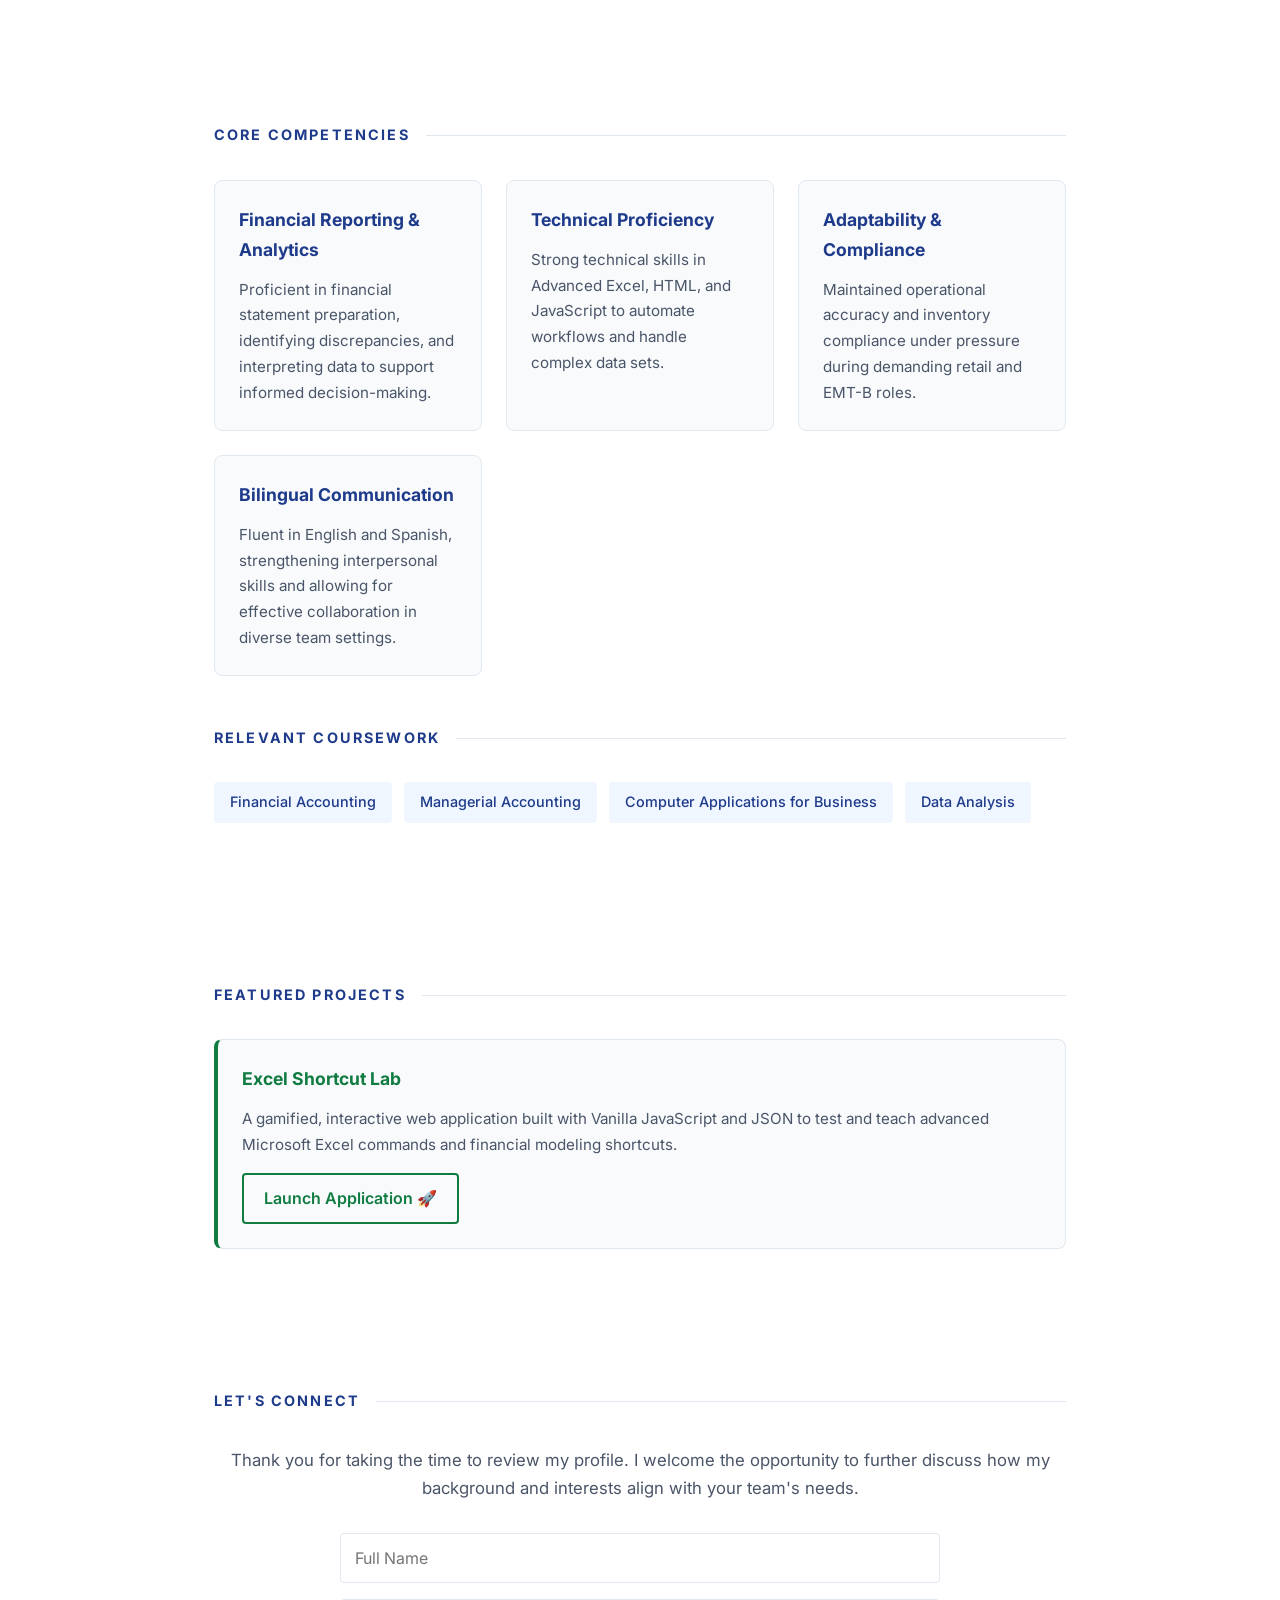
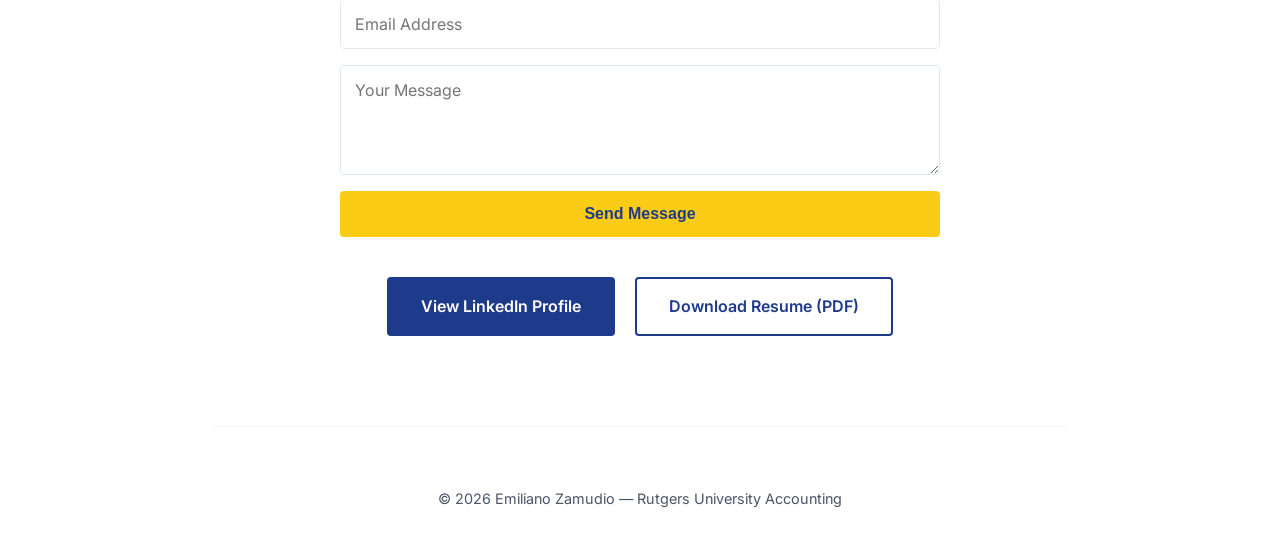
==== commit b4ea1a7e: "Add files via upload" ====
--- a/index.html
+++ b/index.html
@@ -291,4 +291,298 @@
             background: var(--soft-blue);
             color: var(--primary-blue);
             padding: 8px 16px;
-            border-radius: 4px;+            border-radius: 4px;
+            font-size: 0.9rem;
+            font-weight: 500;
+            transition: var(--transition);
+        }
+
+        .tag:hover {
+            background: var(--primary-blue);
+            color: white;
+            transform: translateY(-2px);
+        }
+
+        /* Bottom Action Buttons */
+        .bottom-actions {
+            display: flex;
+            justify-content: center;
+            gap: 20px;
+            margin-top: 40px;
+            margin-bottom: 20px;
+            flex-wrap: wrap;
+        }
+
+        .btn {
+            display: inline-block;
+            padding: 14px 32px;
+            border-radius: 4px;
+            text-decoration: none;
+            font-weight: 600;
+            font-size: 1rem;
+            transition: var(--transition);
+            text-align: center;
+        }
+
+        .btn-primary {
+            background-color: var(--primary-blue);
+            color: white;
+            border: 2px solid var(--primary-blue);
+        }
+
+        .btn-primary:hover {
+            background-color: transparent;
+            color: var(--primary-blue);
+            box-shadow: 0 4px 12px rgba(30, 58, 138, 0.1);
+        }
+
+        .btn-outline {
+            background-color: transparent;
+            color: var(--primary-blue);
+            border: 2px solid var(--primary-blue);
+        }
+
+        .btn-outline:hover {
+            background-color: var(--primary-blue);
+            color: white;
+            box-shadow: 0 4px 12px rgba(30, 58, 138, 0.2);
+        }
+
+        /* Simple Contact Form */
+        .contact-form {
+            display: grid;
+            gap: 16px;
+            max-width: 600px;
+            margin: 0 auto;
+        }
+
+        .contact-form input, .contact-form textarea {
+            width: 100%;
+            padding: 14px;
+            border: 1px solid #e2e8f0;
+            border-radius: 4px;
+            font-family: inherit;
+            font-size: 1rem;
+            transition: var(--transition);
+        }
+
+        .contact-form input:focus, .contact-form textarea:focus {
+            outline: none;
+            border-color: var(--primary-blue);
+            box-shadow: 0 0 0 3px rgba(30, 58, 138, 0.05);
+        }
+
+        .submit-btn {
+            background-color: var(--accent-yellow);
+            color: var(--primary-blue);
+            border: none;
+            padding: 14px;
+            border-radius: 4px;
+            font-weight: 700;
+            cursor: pointer;
+            transition: var(--transition);
+            font-size: 1rem;
+        }
+
+        .submit-btn:hover {
+            transform: translateY(-2px);
+            background-color: #f59e0b;
+        }
+
+        footer {
+            padding: 60px 0 40px;
+            text-align: center;
+            border-top: 1px solid #f1f5f9;
+            color: var(--text-muted);
+            font-size: 0.9rem;
+        }
+
+        /* Mobile Adjustments */
+        @media (max-width: 768px) {
+            .header-content {
+                flex-direction: column;
+                text-align: center;
+                gap: 24px;
+            }
+            .profile-img { width: 180px; height: 180px; }
+            h1 { font-size: 2.4rem; }
+            .objective-box { border-left: none; border-top: 4px solid var(--accent-yellow); border-radius: 0 0 8px 8px; }
+            .navbar { gap: 16px; padding: 12px; }
+            .navbar a { font-size: 0.85rem; }
+            .job-header { flex-direction: column; align-items: flex-start; }
+            .job-date { margin-top: 4px; }
+            .bottom-actions { flex-direction: column; }
+            .btn { width: 100%; }
+        }
+    </style>
+</head>
+<body>
+
+<nav class="navbar">
+    <a href="#about">About</a>
+    <a href="#experience">Experience</a>
+    <a href="#skills">Skills</a>
+    <a href="#projects">Projects</a>
+    <a href="#contact">Contact</a>
+</nav>
+
+<header id="about">
+    <div class="container">
+        <div class="header-content fade-in-section">
+            <div class="profile-img-container">
+                <img src="ProfilePic.jpeg" alt="Emiliano Zamudio" class="profile-img">
+            </div>
+            <div class="header-text">
+                <h1>Emiliano Zamudio</h1>
+                <p class="tagline">Junior Accounting Major @ Rutgers University</p>
+                <p class="about-text">
+                    I am an Accounting student eager to apply my academic foundation in a fast-paced corporate environment. My coursework in Financial Accounting and Computer Applications for Business has provided me with a strong understanding of financial reporting, data analysis, and technical processes.
+                </p>
+                <p class="about-text">
+                    Beyond the classroom, I have cultivated a strong work ethic through demanding roles in retail and emergency services, excelling in adapting to new challenges and taking initiative in collaborative environments. Whether supporting operational compliance or leading academic projects, I prioritize organization, problem-solving, and efficiency.
+                </p>
+                
+                <div class="objective-box">
+                    <strong>Current Objective:</strong> Actively seeking a Summer 2026 Data Analytics, Actuarial, or Accounting Internship where I can apply my foundation in financial reporting, technical proficiency in Excel, and analytical mindset to support informed decision-making.
+                </div>
+            </div>
+        </div>
+    </div>
+</header>
+
+<div class="container">
+    <section id="experience" class="fade-in-section">
+        <h2>Experience & Leadership</h2>
+        
+        <div class="experience-item">
+            <div class="job-header">
+                <span class="job-title">Technology Experience Program</span>
+                <span class="job-date">Jan 2026</span>
+            </div>
+            <div class="job-company">PwC (Forage Virtual Experience)</div>
+            <ul>
+                <li>Simulated digital transformation initiatives by developing user stories based on client business requirements.</li>
+                <li>Prepared discovery sessions to align technological solutions with financial operational goals.</li>
+            </ul>
+        </div>
+
+        <div class="experience-item">
+            <div class="job-header">
+                <span class="job-title">General Merchandiser</span>
+                <span class="job-date">May 2024 – Jan 2025</span>
+            </div>
+            <div class="job-company">Target | South Plainfield, NJ</div>
+            <ul>
+                <li>Responsible for inventory compliance, daily cash reconciliations, and maintaining operational accuracy in a fast-paced environment.</li>
+                <li>Demonstrated accountability, precision, and strict attention to detail under pressure to ensure compliance with corporate protocols.</li>
+                <li>Assumed leadership roles for a team of 5+, effectively coordinating task distribution and ensuring project completion ahead of schedule.</li>
+            </ul>
+        </div>
+
+        <div class="experience-item">
+            <div class="job-header">
+                <span class="job-title">Cashier & Operations Specialist</span>
+                <span class="job-date">Current</span>
+            </div>
+            <div class="job-company">ShopRite | South Plainfield, NJ</div>
+            <ul>
+                <li>Execute daily cash reconciliations and verify transaction logs, developing strong analytical skills to quickly identify and resolve discrepancies.</li>
+                <li>Provide high-level service to 70+ customers per shift, efficiently resolving inquiries while maintaining professionalism.</li>
+            </ul>
+        </div>
+    </section>
+
+    <section id="skills" class="fade-in-section">
+        <h2>Core Competencies</h2>
+        <div class="grid">
+            <div class="card">
+                <h3>Financial Reporting & Analytics</h3>
+                <p>Proficient in financial statement preparation, identifying discrepancies, and interpreting data to support informed decision-making.</p>
+            </div>
+            <div class="card">
+                <h3>Technical Proficiency</h3>
+                <p>Strong technical skills in Advanced Excel, HTML, and JavaScript to automate workflows and handle complex data sets.</p>
+            </div>
+            <div class="card">
+                <h3>Adaptability & Compliance</h3>
+                <p>Maintained operational accuracy and inventory compliance under pressure during demanding retail and EMT-B roles.</p>
+            </div>
+            <div class="card">
+                <h3>Bilingual Communication</h3>
+                <p>Fluent in English and Spanish, strengthening interpersonal skills and allowing for effective collaboration in diverse team settings.</p>
+            </div>
+        </div>
+
+        <h2 style="margin-top: 50px;">Relevant Coursework</h2>
+        <div class="tags">
+            <span class="tag">Financial Accounting</span>
+            <span class="tag">Managerial Accounting</span>
+            <span class="tag">Computer Applications for Business</span>
+            <span class="tag">Data Analysis</span>
+        </div>
+    </section>
+
+    <section id="projects" class="fade-in-section">
+        <h2>Featured Projects</h2>
+        <div class="grid">
+            <div class="card" style="border-left: 4px solid #107C41;">
+                <h3 style="color: #107C41;">Excel Shortcut Lab</h3>
+                <p>A gamified, interactive web application built with Vanilla JavaScript and JSON to test and teach advanced Microsoft Excel commands and financial modeling shortcuts.</p>
+                <a href="excel-lab.html" class="btn btn-outline" style="margin-top: 15px; display: inline-block; padding: 10px 20px; border-color: #107C41; color: #107C41;">Launch Application 🚀</a>
+            </div>
+        </div>
+    </section>
+
+    <section id="contact" class="fade-in-section">
+        <h2>Let's Connect</h2>
+        <p class="about-text" style="text-align: center; margin-bottom: 30px;">
+            Thank you for taking the time to review my profile. I welcome the opportunity to further discuss how my background and interests align with your team's needs.
+        </p>
+        
+        <form action="https://formspree.io/f/YOUR_FORM_ID" method="POST" class="contact-form">
+            <input type="text" name="name" placeholder="Full Name" required>
+            <input type="email" name="email" placeholder="Email Address" required>
+            <textarea name="message" rows="4" placeholder="Your Message" required></textarea>
+            <button type="submit" class="submit-btn">Send Message</button>
+        </form>
+
+        <div class="bottom-actions">
+            <a href="https://www.linkedin.com/in/emilianozamudio8752862b4" target="_blank" class="btn btn-primary">
+                View LinkedIn Profile
+            </a>
+            <a href="Emiliano_Resume.pdf" download class="btn btn-outline">
+                Download Resume (PDF)
+            </a>
+        </div>
+    </section>
+
+    <footer>
+        <p>&copy; 2026 Emiliano Zamudio — Rutgers University Accounting</p>
+    </footer>
+</div>
+
+<script>
+    document.addEventListener("DOMContentLoaded", function() {
+        const observerOptions = {
+            root: null,
+            rootMargin: '0px',
+            threshold: 0.15
+        };
+
+        const observer = new IntersectionObserver((entries, observer) => {
+            entries.forEach(entry => {
+                if (entry.isIntersecting) {
+                    entry.target.classList.add('is-visible');
+                    observer.unobserve(entry.target); // Stop observing once visible
+                }
+            });
+        }, observerOptions);
+
+        document.querySelectorAll('.fade-in-section').forEach((section) => {
+            observer.observe(section);
+        });
+    });
+</script>
+
+</body>
+</html>
